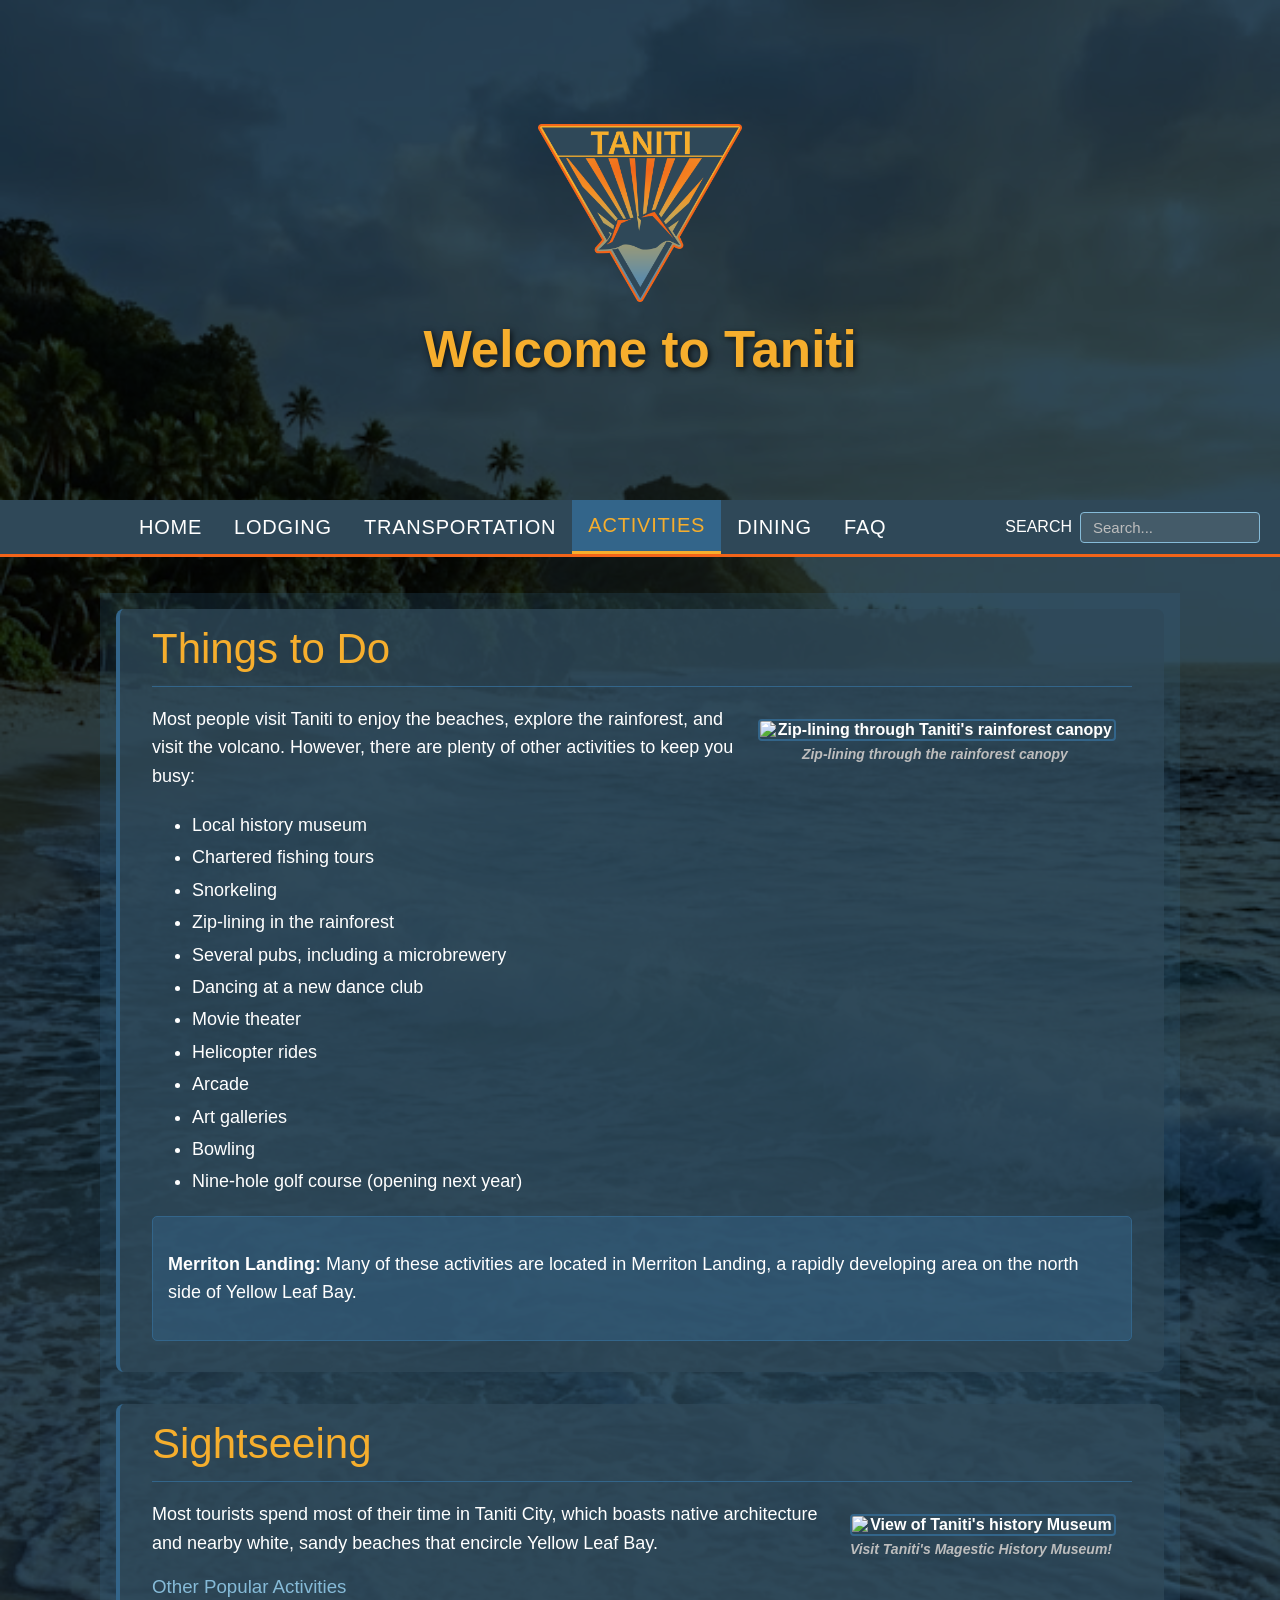
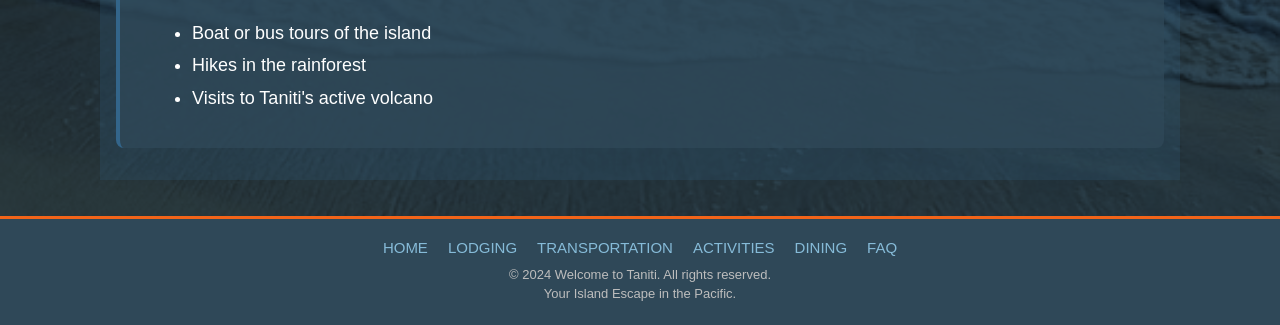
==== activities.html @ 75dc06fc "Taniti prototype complete" ====
<!DOCTYPE html>
<html lang="en">
<head>
    <meta charset="UTF-8">
    <meta name="viewport" content="width=device-width, initial-scale=1.0">
    <title>Activities | Welcome to Taniti</title>
    <link rel="stylesheet" href="styles.css">
</head>
<body>
    <header>
        <div class="header-logo">
            <img src="./assets/logo.png" alt="Welcome to Taniti Logo">
    </div>
        <div class="header-text">
            <h1>Welcome to Taniti</h1>
    </div>
    </header>

    <div class="nav">
        <ul>
            <li><a href="index.html">Home</a></li>
            <li><a href="lodging.html">Lodging</a></li>
            <li><a href="transportation.html">Transportation</a></li>
            <li><a href="activities.html" class="active">Activities</a></li>
            <li><a href="dining.html">Dining</a></li>
            <li><a href="faq.html">FAQ</a></li>
        </ul>
        <div class="nav-search">
            <label for="site-search">Search</label>
            <input type="search" id="site-search" name="site-search" placeholder="Search...">
    </div>
    </div>

    <div class="content_container full-width">
        <div class="section_background">
            <section>
                <h2>Things to Do</h2>
                <hr>

                <figure class="float-right" style="max-width: 45%;">
                    <img src="./assets/ziplining.png" alt="Zip-lining through Taniti's rainforest canopy">
                    <figcaption>Zip-lining through the rainforest canopy</figcaption>
                </figure>

                <p>Most people visit Taniti to enjoy the beaches, explore the rainforest, and visit the volcano. However, there are plenty of other activities to keep you busy:</p>

                <ul>
                    <li>Local history museum</li>
                    <li>Chartered fishing tours</li>
                    <li>Snorkeling</li>
                    <li>Zip-lining in the rainforest</li>
                    <li>Several pubs, including a microbrewery</li>
                    <li>Dancing at a new dance club</li>
                    <li>Movie theater</li>
                    <li>Helicopter rides</li>
                    <li>Arcade</li>
                    <li>Art galleries</li>
                    <li>Bowling</li>
                    <li>Nine-hole golf course (opening next year)</li>
                </ul>

                <div class="callbox">
                    <p><strong>Merriton Landing:</strong> Many of these activities are located in Merriton Landing, a rapidly developing area on the north side of Yellow Leaf Bay.</p>
                </div>
            </section>

            <section>
                <h2>Sightseeing</h2>
                <hr>

                <figure class="float-right" style="max-width: 45%;">
                    <img src="./assets/history_museum.png" alt="View of Taniti's history Museum">
                    <figcaption>Visit Taniti's Magestic History Museum!</figcaption>
                </figure>

                <p>Most tourists spend most of their time in Taniti City, which boasts native architecture and nearby white, sandy beaches that encircle Yellow Leaf Bay.</p>

                <h3>Other Popular Activities</h3>
                <ul>
                    <li>Boat or bus tours of the island</li>
                    <li>Hikes in the rainforest</li>
                    <li>Visits to Taniti's active volcano</li>
                </ul>
            </section>
    </div>
    </div>


    <footer>
            <nav>
                <ul>
                    <li><a href="index.html">Home</a></li>
                    <li><a href="lodging.html">Lodging</a></li>
                    <li><a href="transportation.html">Transportation</a></li>
                    <li><a href="activities.html">Activities</a></li>
                    <li><a href="dining.html">Dining</a></li>
                    <li><a href="faq.html">FAQ</a></li>
                </ul>
            </nav>
            <p>&copy; 2024 Welcome to Taniti. All rights reserved.</p>
            <p>Your Island Escape in the Pacific.</p>
        </footer>
    
</body>
---- styles.css ----
:root {
    --main-font: Segoe UI, Segoe UI Midlevel, sans-serif;
    --dark-navy:   #2F4858;
    --medium-blue: #33658A;
    --light-blue:  #86BBD8;
    --gold:        #F6AE2D;
    --orange:      #F26419;
    --silver:      #BDBDBD;
}

body {
    background-color: var(--dark-navy);
    background-image: url(./assets/site_background.png);
    background-size: cover;
    background-repeat: no-repeat;
    background-position: center top;
    background-attachment: fixed;
    background-blend-mode: multiply;
    font-family: var(--main-font);
    color: white;
    font-weight: bold;
    width: 100%;
    margin: 0;
    display: flex;
    flex-direction: column;
    min-height: 100vh;
}

/* ── Header ──────────────────────────────────────────── */
header {
    background-image: url(./assets/header_background.png);
    background-size: cover;
    background-repeat: no-repeat;
    background-position: top;
    font-family: Verdana, Geneva, Tahoma, sans-serif;
    aspect-ratio: 16 / 9;
    max-height: 500px;
    width: 100%;
    box-sizing: border-box;
    display: flex;
    flex-direction: column;
    align-items: center;
    justify-content: center;
    padding: 2em;
    gap: 0.3em;
    position: relative;
}

.header-logo {
    position: relative;
    z-index: 1;
}

.header-logo img {
    width: clamp(120px, 16vw, 220px);
    height: clamp(120px, 16vw, 220px);
    object-fit: contain;
    display: block;
}

.header-text {
    text-align: center;
    position: relative;
    z-index: 1;
    line-height: normal;
}

.header-text h1 {
    font-size: clamp(1.6em, 4vw, 3.5em);
    margin: 0 0 0.2em 0;
    text-shadow: 2px 2px 6px rgba(0, 0, 0, 0.7);
    color: var(--gold);
}

.header-text h2 {
    font-size: clamp(0.85em, 1.8vw, 1.5em);
    font-weight: lighter;
    margin: 0;
    color: var(--light-blue);
    text-shadow: 1px 1px 4px rgba(0, 0, 0, 0.7);
}

@media (max-width: 768px) {
    header {
        aspect-ratio: auto;
        min-height: 180px;
        padding: 1.5em;
        gap: 1.2em;
    }
}

/* ── Navigation ──────────────────────────────────────── */
.nav {
    background-color: var(--dark-navy);
    display: flex;
    align-items: stretch;
    justify-content: center;
    width: 100%;
    box-sizing: border-box;
    padding: 0 20px;
    border-bottom: 3px solid var(--orange);
    gap: 0;
}

.nav ul {
    list-style-type: none;
    margin: 0;
    padding: 0;
    display: flex;
    align-items: stretch;
    justify-content: center;
    flex: 1;
}

.nav li {
    display: flex;
    align-items: stretch;
}

.nav li a {
    font-family: var(--main-font);
    font-weight: lighter;
    font-size: 20px;
    text-transform: uppercase;
    display: flex;
    align-items: center;
    color: white;
    padding: 14px 16px;
    text-decoration: none;
    letter-spacing: 0.04em;
}

.nav li a:hover {
    background-color: var(--medium-blue);
    color: var(--gold);
}

.nav li a.active {
    background-color: var(--medium-blue);
    border-bottom: 3px solid var(--gold);
    color: var(--gold);
}

.nav-search {
    display: flex;
    align-items: center;
    gap: 8px;
}

.nav-search label {
    color: white;
    font-size: 16px;
    font-weight: lighter;
    text-transform: uppercase;
    white-space: nowrap;
}

.nav-search input[type="search"] {
    padding: 6px 12px;
    border-radius: 4px;
    border: 1px solid var(--light-blue);
    background-color: rgba(255, 255, 255, 0.1);
    color: white;
    font-size: 15px;
    font-family: var(--main-font);
    width: 180px;
}

.nav-search input[type="search"]::placeholder { color: var(--silver); }

.nav-search input[type="search"]:focus {
    outline: none;
    background-color: rgba(255, 255, 255, 0.2);
    border-color: var(--gold);
}

/* ── Page layout ─────────────────────────────────────── */
.content_container {
    clear: both;
    display: grid;
    grid-template-columns: 1fr;
    gap: 20px;
    padding: 20px;
    flex: 1;
}

/* Home page: main content + right sidebar */
.home-layout {
    display: grid;
    grid-template-columns: 2fr 1fr;
    gap: 24px;
    margin: 1em 2em;
}

@media (max-width: 900px) {
    .home-layout { grid-template-columns: 1fr; margin: 0.5em; }
}

/* ── Main content section ────────────────────────────── */
.section_background {
    background-color: rgba(51, 101, 138, 0.22);
    margin: 1em 5em;
}

/* For full-width pages (non-home) */
.full-width .section_background {
    margin: 1em 5em;
}

section {
    background-color: rgba(47, 72, 88, 0.75);
    padding: 1em 2em;
    margin: 1em 1em 2em 1em;
    border-radius: .5em;
    border-left: 4px solid var(--medium-blue);
    overflow: auto;
}

section h2 {
    font-size: 42px;
    font-weight: lighter;
    margin: 0 0 0.3em 0;
    color: var(--gold);
}

section h3 {
    color: var(--light-blue);
    font-weight: lighter;
}

section p {
    font-size: 18px;
    font-weight: lighter;
    line-height: 1.6;
}

section ul, section ol {
    font-size: 18px;
    font-weight: lighter;
    line-height: 1.8;
}

section a {
    color: var(--gold);
}

section a:hover {
    color: var(--orange);
}

hr {
    border: none;
    border-top: 1px solid var(--medium-blue);
    margin: 0.6em 0 1em 0;
}

/* ── Right Sidebar ───────────────────────────────────── */
.sidebar {
    display: flex;
    flex-direction: column;
    gap: 18px;
    padding-top: 1em;
}

.blurb {
    background-color: rgba(47, 72, 88, 0.88);
    border-radius: 6px;
    border-top: 4px solid var(--orange);
    padding: 18px 20px;
}

.blurb h3 {
    font-size: 1.2em;
    margin: 0 0 0.5em 0;
    color: var(--gold);
    text-transform: uppercase;
    letter-spacing: 0.06em;
}

.blurb p {
    font-size: 15px;
    font-weight: lighter;
    line-height: 1.6;
    margin: 0 0 0.8em 0;
}

.blurb img {
    width: 100%;
    height: 160px;
    object-fit: cover;
    border-radius: 4px;
    display: block;
    margin-bottom: 12px;
}

.blurb a.btn {
    display: inline-block;
    background-color: var(--orange);
    color: white;
    text-decoration: none;
    padding: 8px 18px;
    border-radius: 4px;
    font-size: 14px;
    font-weight: bold;
    text-transform: uppercase;
    letter-spacing: 0.05em;
    transition: background-color 0.2s;
}

.blurb a.btn:hover {
    background-color: var(--gold);
    color: var(--dark-navy);
}

/* ── Floating images ─────────────────────────────────── */
.float-left, .float-right {
    margin-bottom: 10px;
    text-align: center;
    max-width: 320px;
}

.float-left  { float: left;  margin-right: 20px; margin-left: 20px; }
.float-right { float: right; margin-left: 20px;  margin-right: 20px; }

.float-left img,
.float-right img {
    width: 100%;
    display: block;
    border-radius: 4px;
    border: 2px solid var(--medium-blue);
}

.float-left figcaption,
.float-right figcaption {
    font-size: 14px;
    color: var(--silver);
    margin-top: 5px;
    font-style: italic;
}

/* ── Aside / callout strip ───────────────────────────── */
aside {
    background-color: rgba(134, 187, 216, 0.15);
    padding: 2%;
    margin-top: 1em;
    margin-right: 5em;
    border-left: 3px solid var(--light-blue);
}

aside h2 {
    display: inline-block;
    font-size: 38px;
    vertical-align: middle;
    text-align: left;
    margin: 0;
    font-weight: lighter;
    color: var(--gold);
}

/* ── Info cards ──────────────────────────────────────── */
.callbox {
    background-color: rgba(51, 101, 138, 0.45);
    padding: 15px;
    margin-bottom: 15px;
    border-radius: 5px;
    text-align: left;
    font-weight: lighter;
    border: 1px solid var(--medium-blue);
}

.callbox img   { display: block; margin: 0 auto; max-width: 100%; }
.callbox .icon { display: inline; vertical-align: middle; width: 10%; padding-right: 1em; }

/* ── Photo gallery ───────────────────────────────────── */
.photo-gallery {
    display: grid;
    grid-template-columns: repeat(auto-fill, minmax(180px, 1fr));
    gap: 12px;
    margin: 1em 0 1.5em 0;
    clear: both;
}

.gallery-item {
    margin: 0;
    overflow: hidden;
    border-radius: 6px;
    border: 2px solid var(--medium-blue);
}

.gallery-item img {
    width: 100%;
    height: 150px;
    object-fit: cover;
    display: block;
    transition: transform 0.2s ease;
}

.gallery-item img:hover { transform: scale(1.04); }

/* ── Tables ──────────────────────────────────────────── */
.info-table {
    width: 100%;
    border-collapse: collapse;
    font-size: 15px;
    font-weight: lighter;
    margin: 1em 0;
}

.info-table th {
    background-color: var(--medium-blue);
    color: white;
    padding: 8px 10px;
    border: 1px solid var(--light-blue);
    text-align: left;
}

.info-table td {
    background-color: rgba(47, 72, 88, 0.5);
    color: white;
    padding: 8px 10px;
    border: 1px solid var(--medium-blue);
}

.info-table tr:nth-child(even) td {
    background-color: rgba(134, 187, 216, 0.12);
}

/* ── FAQ accordion ───────────────────────────────────── */
details {
    background-color: rgba(51, 101, 138, 0.35);
    border-radius: 5px;
    border: 1px solid var(--medium-blue);
    margin-bottom: 10px;
    overflow: auto;
}

details summary {
    padding: 14px 18px;
    cursor: pointer;
    font-size: 17px;
    font-weight: bold;
    color: var(--light-blue);
    list-style: none;
    user-select: none;
}

details summary::before {
    content: '▶  ';
    font-size: 12px;
    color: var(--orange);
}

details[open] summary::before { content: '▼  '; }

details p {
    padding: 0 18px 14px 18px;
    font-size: 16px;
    font-weight: lighter;
    line-height: 1.6;
    margin: 0;
}

/* ── Footer ──────────────────────────────────────────── */
footer {
    width: 100%;
    box-sizing: border-box;
    background-color: var(--dark-navy);
    text-align: center;
    padding: 20px 10px;
    border-top: 3px solid var(--orange);
    margin-top: auto;
}

footer nav ul {
    list-style-type: none;
    margin: 0 0 10px 0;
    padding: 0;
    display: flex;
    justify-content: center;
    gap: 20px;
    flex-wrap: wrap;
}

footer nav ul li a {
    color: var(--light-blue);
    text-decoration: none;
    font-size: 15px;
    font-weight: lighter;
    text-transform: uppercase;
}

footer nav ul li a:hover {
    color: var(--gold);
    text-decoration: underline;
}

footer p {
    font-size: 13px;
    color: var(--silver);
    font-weight: lighter;
    margin: 4px 0;
}

/* ── Responsive ──────────────────────────────────────── */
@media (max-width: 768px) {
    .content_container { grid-template-columns: 1fr; padding: 10px; }
    .section_background { margin: 0.5em; }
    .full-width .section_background { margin: 0.5em; }

    .nav { flex-wrap: wrap; padding: 0; }
    .nav ul { flex-wrap: wrap; }
    .nav li a { font-size: 15px; padding: 10px 10px; }

    .nav-search { padding: 8px 12px; width: 100%; box-sizing: border-box; }
    .nav-search input[type="search"] { width: 100%; }

    aside { margin-right: 0.5em; }
}
                                       
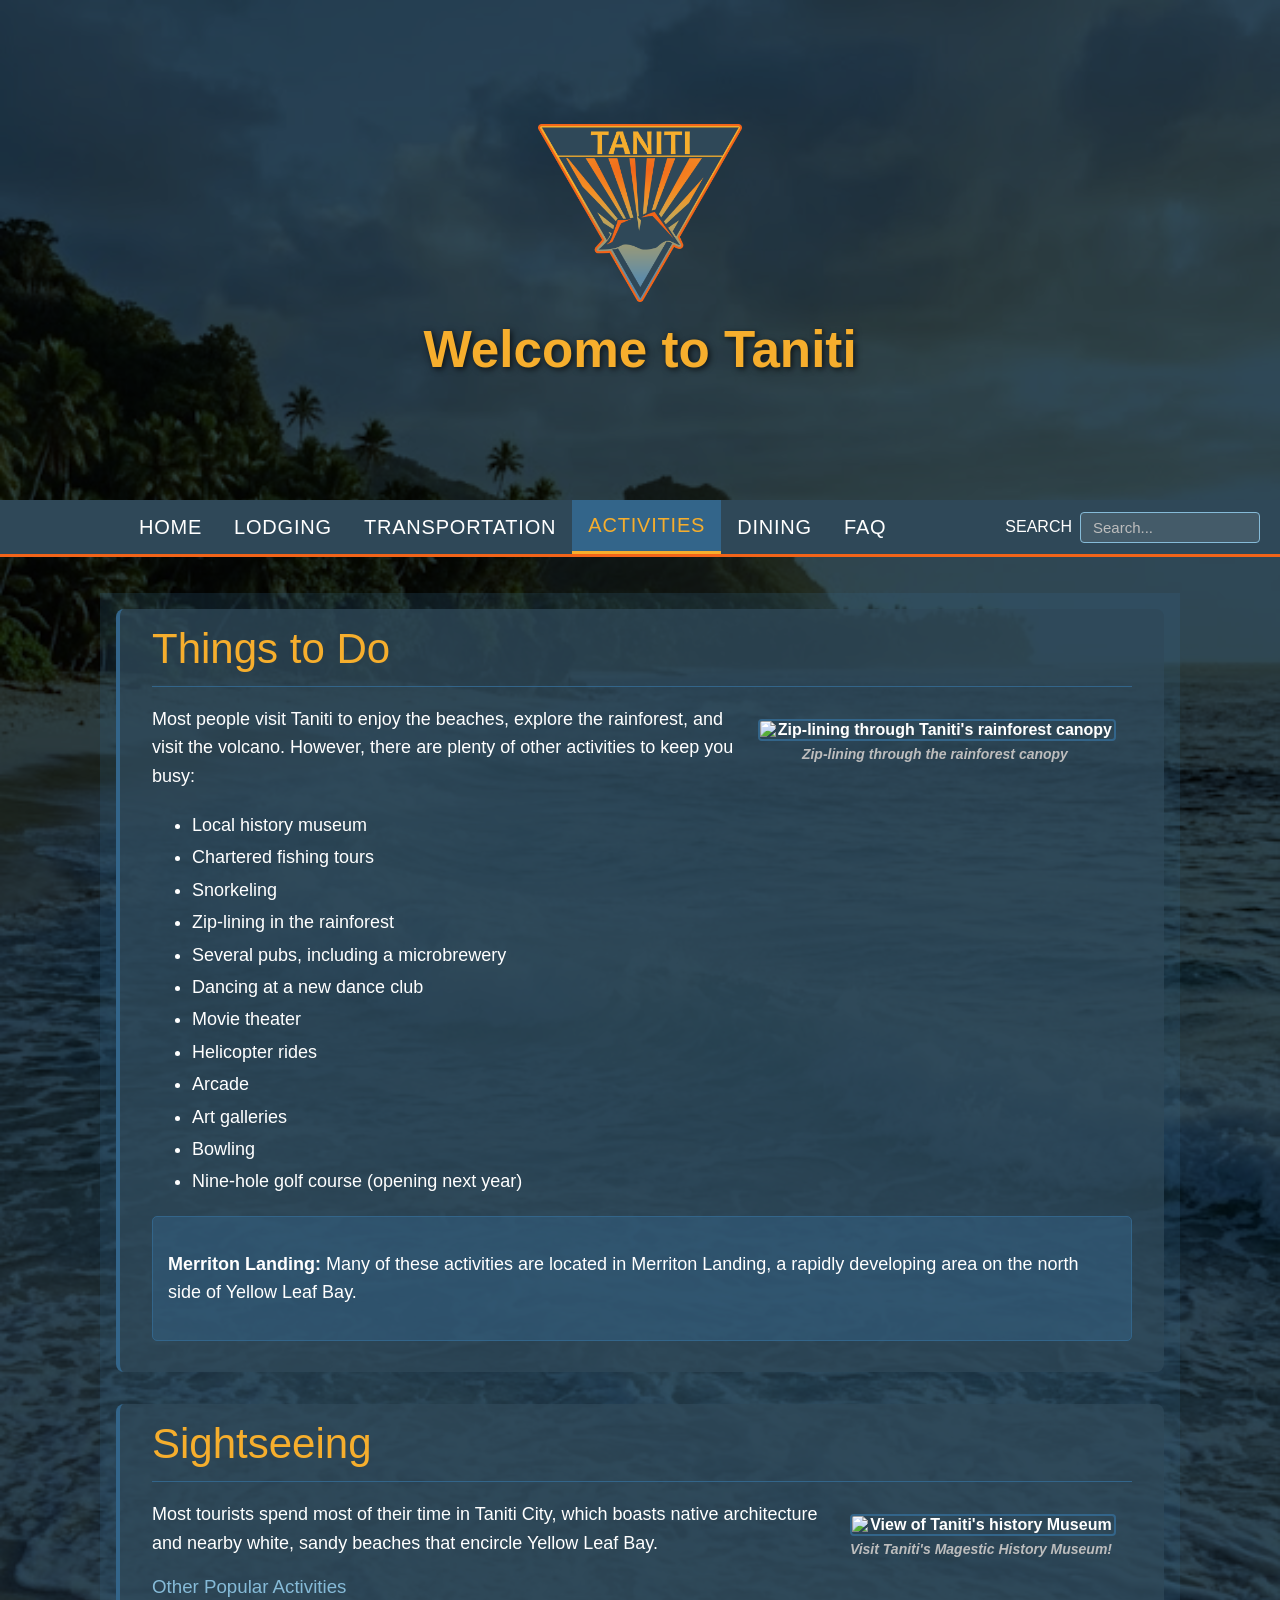
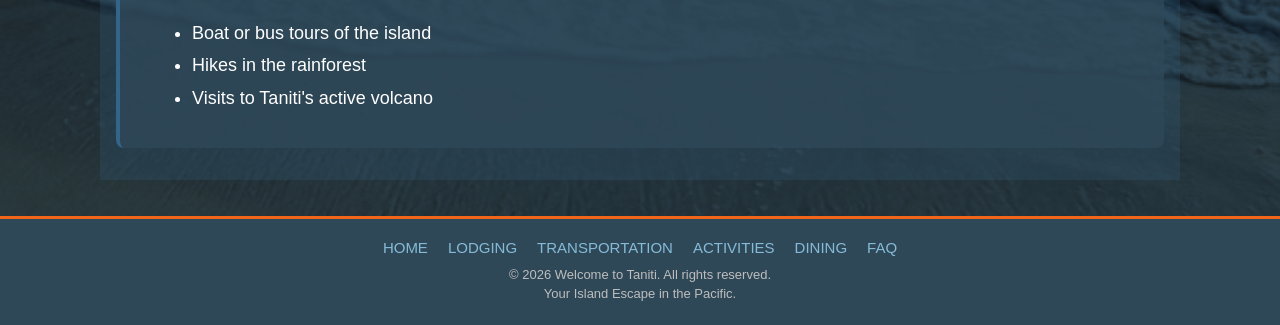
==== commit 9f57e791: "Update copyright year in activities.html" ====
--- a/activities.html
+++ b/activities.html
@@ -97,7 +97,7 @@
                     <li><a href="faq.html">FAQ</a></li>
                 </ul>
             </nav>
-            <p>&copy; 2024 Welcome to Taniti. All rights reserved.</p>
+            <p>&copy; 2026 Welcome to Taniti. All rights reserved.</p>
             <p>Your Island Escape in the Pacific.</p>
         </footer>
     
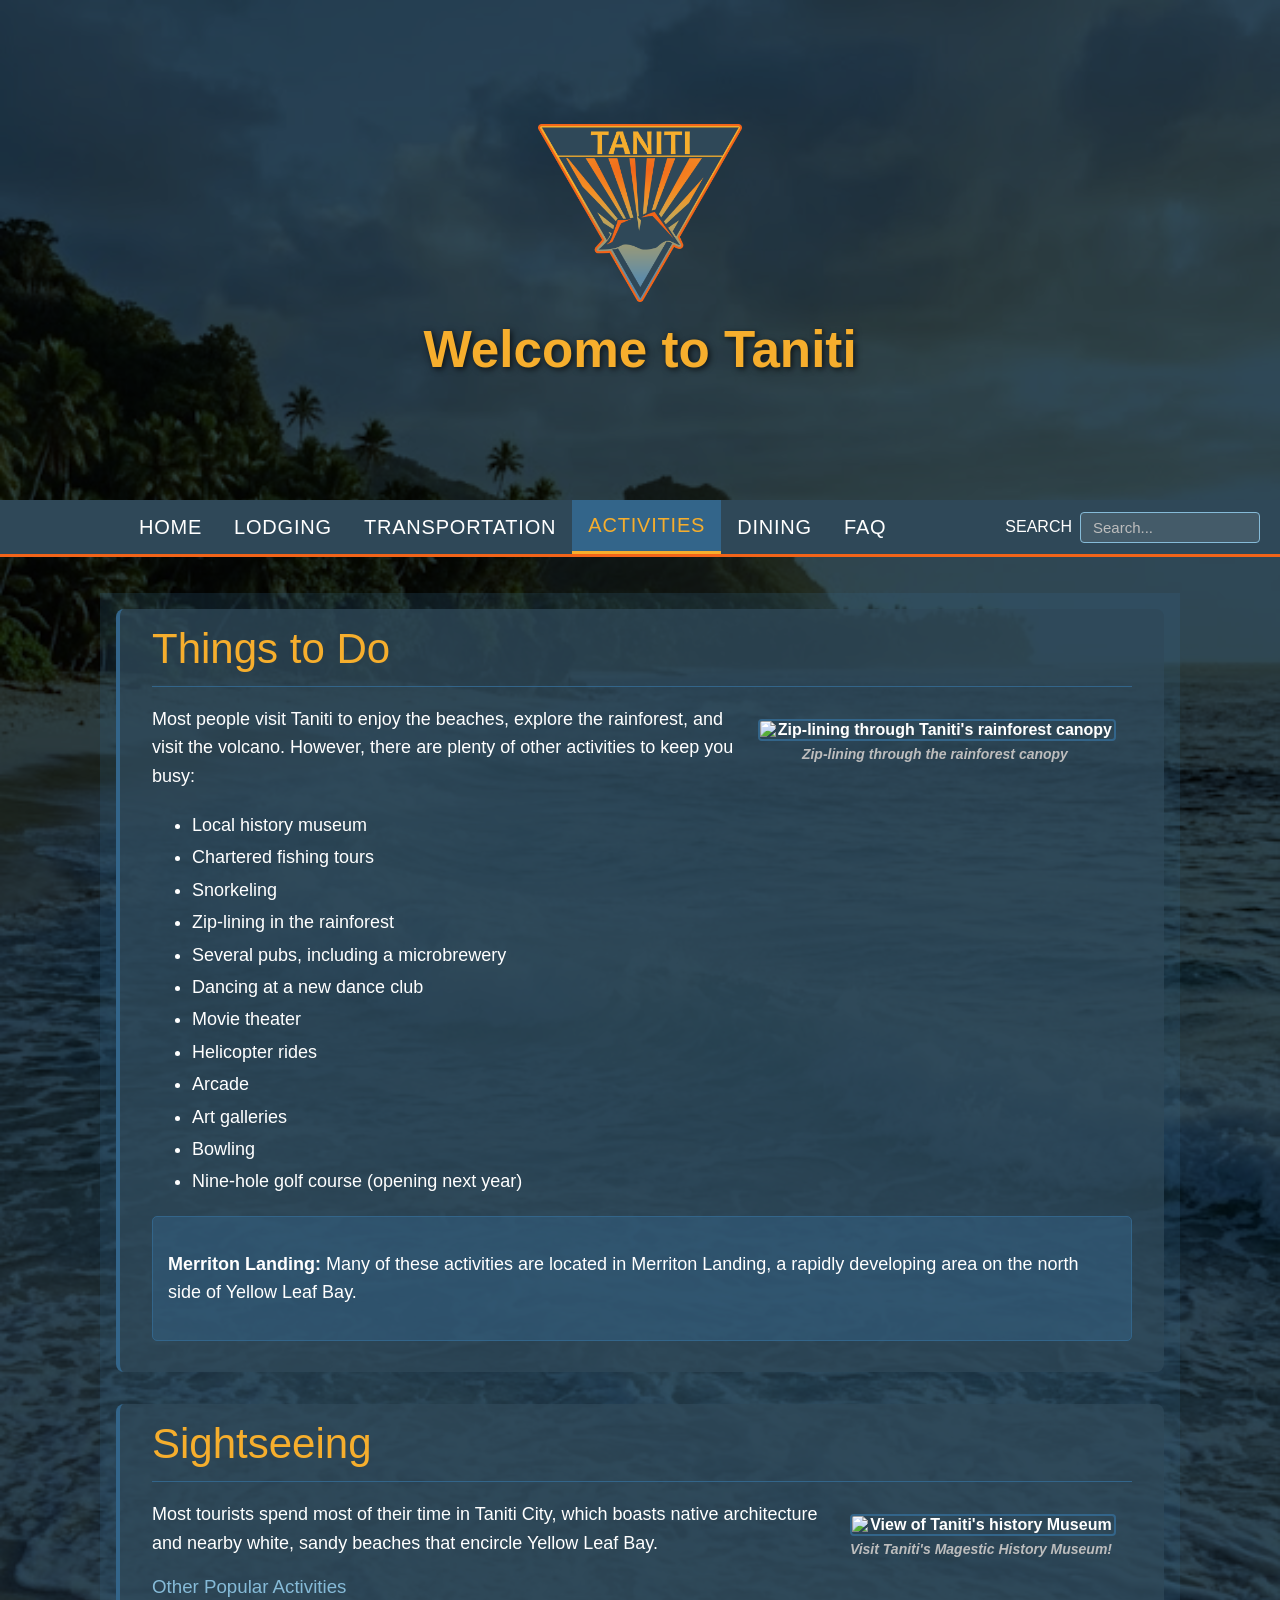
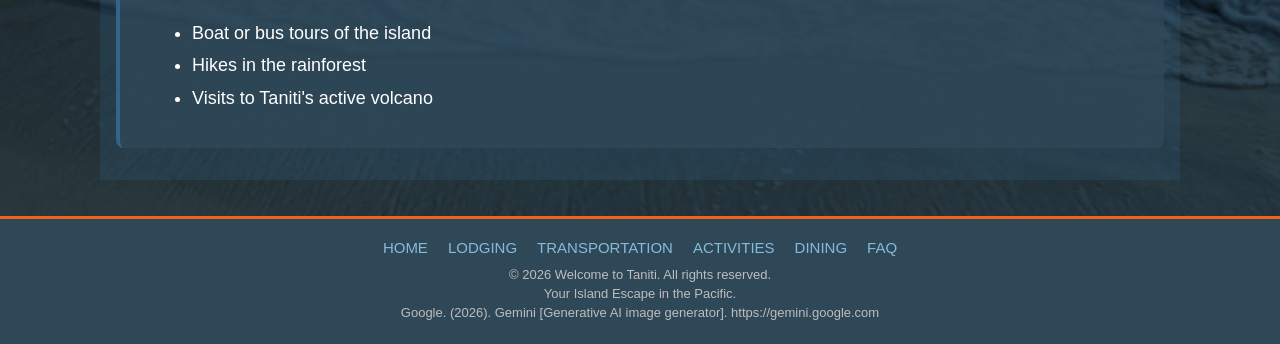
==== commit 8e05e667: "Add citation for Google Gemini in footer" ====
--- a/activities.html
+++ b/activities.html
@@ -99,6 +99,7 @@
             </nav>
             <p>&copy; 2026 Welcome to Taniti. All rights reserved.</p>
             <p>Your Island Escape in the Pacific.</p>
+            <p>Google. (2026). Gemini [Generative AI image generator]. https://gemini.google.com</p>
         </footer>
     
 </body>
